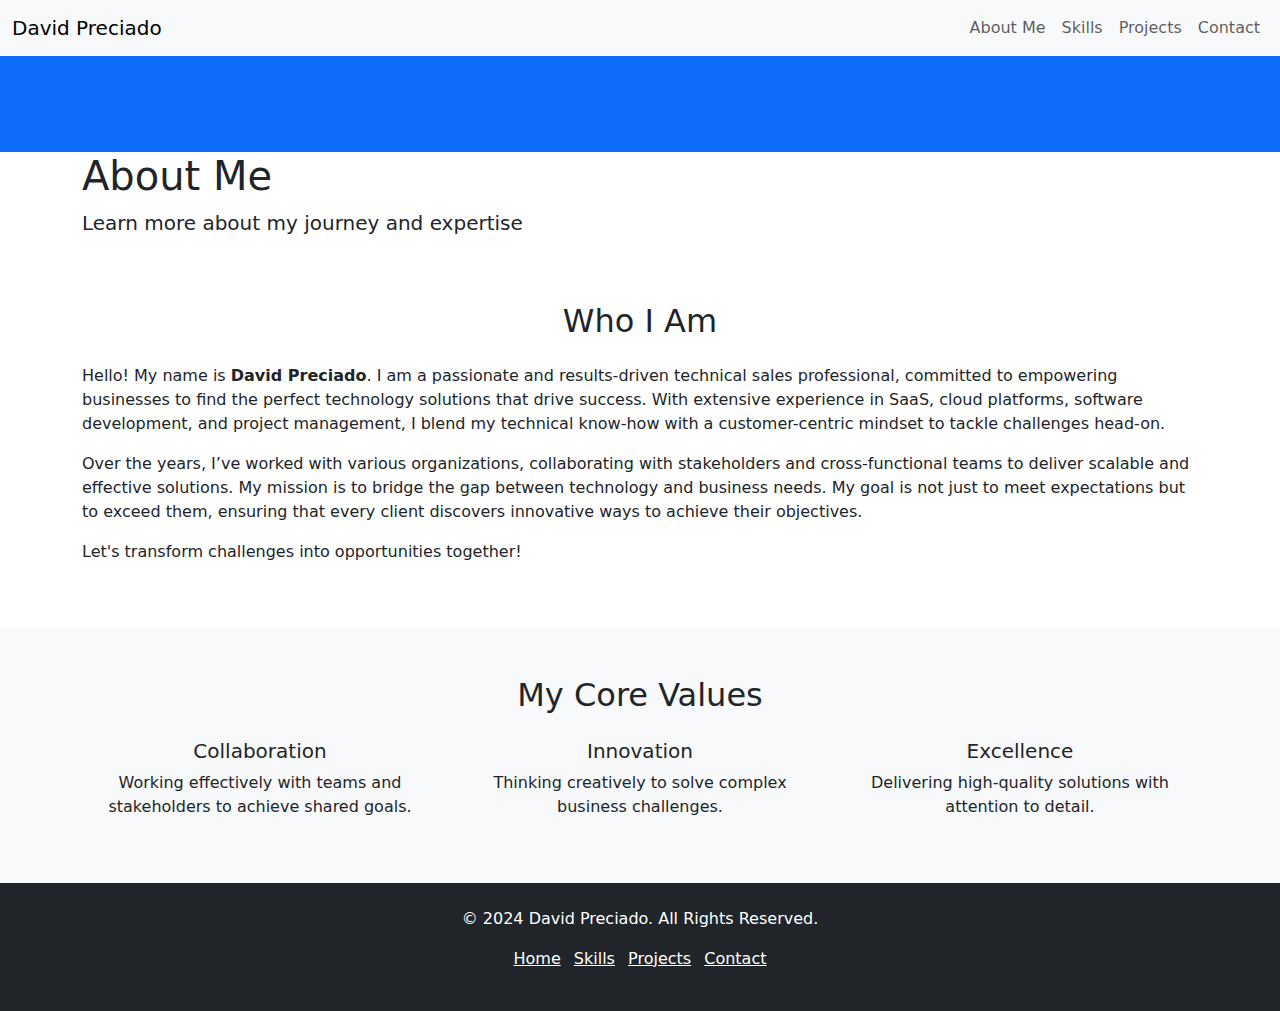
==== about.html @ 69e66b93 "Add all site pages (index, about, projects, contact)" ====
<!DOCTYPE html>
<html lang="en">
<head>
    <meta charset="UTF-8">
    <meta name="viewport" content="width=device-width, initial-scale=1.0">
    <title>About Me - David Preciado</title>
    <!-- Bootstrap CSS -->
    <link href="https://cdn.jsdelivr.net/npm/bootstrap@5.3.0/dist/css/bootstrap.min.css" rel="stylesheet">
    <!-- Custom CSS -->
    <link rel="stylesheet" href="styles/main.css">
</head>
<body>
    <!-- Navigation Bar -->
    <nav class="navbar navbar-expand-lg navbar-light bg-light">
        <div class="container-fluid">
            <a class="navbar-brand" href="index.html">David Preciado</a>
            <button class="navbar-toggler" type="button" data-bs-toggle="collapse" data-bs-target="#navbarNav" aria-controls="navbarNav" aria-expanded="false" aria-label="Toggle navigation">
                <span class="navbar-toggler-icon"></span>
            </button>
            <div class="collapse navbar-collapse" id="navbarNav">
                <ul class="navbar-nav ms-auto">
                    <li class="nav-item"><a class="nav-link" href="about.html">About Me</a></li>
                    <li class="nav-item"><a class="nav-link" href="skills.html">Skills</a></li>
                    <li class="nav-item"><a class="nav-link" href="projects.html">Projects</a></li>
                    <li class="nav-item"><a class="nav-link" href="contact.html">Contact</a></li>
                </ul>
            </div>
        </div>
    </nav>

    <!-- Header Section -->
    <header class="bg-primary text-white text-center py-5"></header>
        <div class="container">
            <h1>About Me</h1>
            <p class="lead">Learn more about my journey and expertise</p>
        </div>
    </header>

    <!-- Main Content Section -->
    <main>
        <section class="py-5">
            <div class="container">
                <h2 class="text-center mb-4">Who I Am</h2>
                <p>Hello! My name is <strong>David Preciado</strong>. I am a passionate and results-driven technical sales professional, committed to empowering businesses to find the perfect technology solutions that drive success. With extensive experience in SaaS, cloud platforms, software development, and project management, I blend my technical know-how with a customer-centric mindset to tackle challenges head-on.</p>
                <p>Over the years, I’ve worked with various organizations, collaborating with stakeholders and cross-functional teams to deliver scalable and effective solutions. My mission is to bridge the gap between technology and business needs. My goal is not just to meet expectations but to exceed them, ensuring that every client discovers innovative ways to achieve their objectives.</p>
                <p>Let's transform challenges into opportunities together!</p>
            </div>
        </section>

        <section class="bg-light py-5">
            <div class="container">
                <h2 class="text-center mb-4">My Core Values</h2>
                <div class="row text-center">
                    <div class="col-md-4">
                        <i class="bi bi-people-fill display-4 text-primary"></i>
                        <h5>Collaboration</h5>
                        <p>Working effectively with teams and stakeholders to achieve shared goals.</p>
                    </div>
                    <div class="col-md-4">
                        <i class="bi bi-lightbulb-fill display-4 text-primary"></i>
                        <h5>Innovation</h5>
                        <p>Thinking creatively to solve complex business challenges.</p>
                    </div>
                    <div class="col-md-4">
                        <i class="bi bi-trophy-fill display-4 text-primary"></i>
                        <h5>Excellence</h5>
                        <p>Delivering high-quality solutions with attention to detail.</p>
                    </div>
                </div>
            </div>
        </section>
    </main>

    <!-- Footer Section -->
    <footer class="bg-dark text-white text-center py-4">
        <div class="container">
            <p>&copy; 2024 David Preciado. All Rights Reserved.</p>
            <ul class="list-inline">
                <li class="list-inline-item"><a href="index.html" class="text-white">Home</a></li>
                <li class="list-inline-item"><a href="skills.html" class="text-white">Skills</a></li>
                <li class="list-inline-item"><a href="projects.html" class="text-white">Projects</a></li>
                <li class="list-inline-item"><a href="contact.html" class="text-white">Contact</a></li>
            </ul>
        </div>
    </footer>

    <!-- Bootstrap JS -->
    <script src="https://cdn.jsdelivr.net/npm/bootstrap@5.3.0/dist/js/bootstrap.bundle.min.js"></script>
</body>
</html>
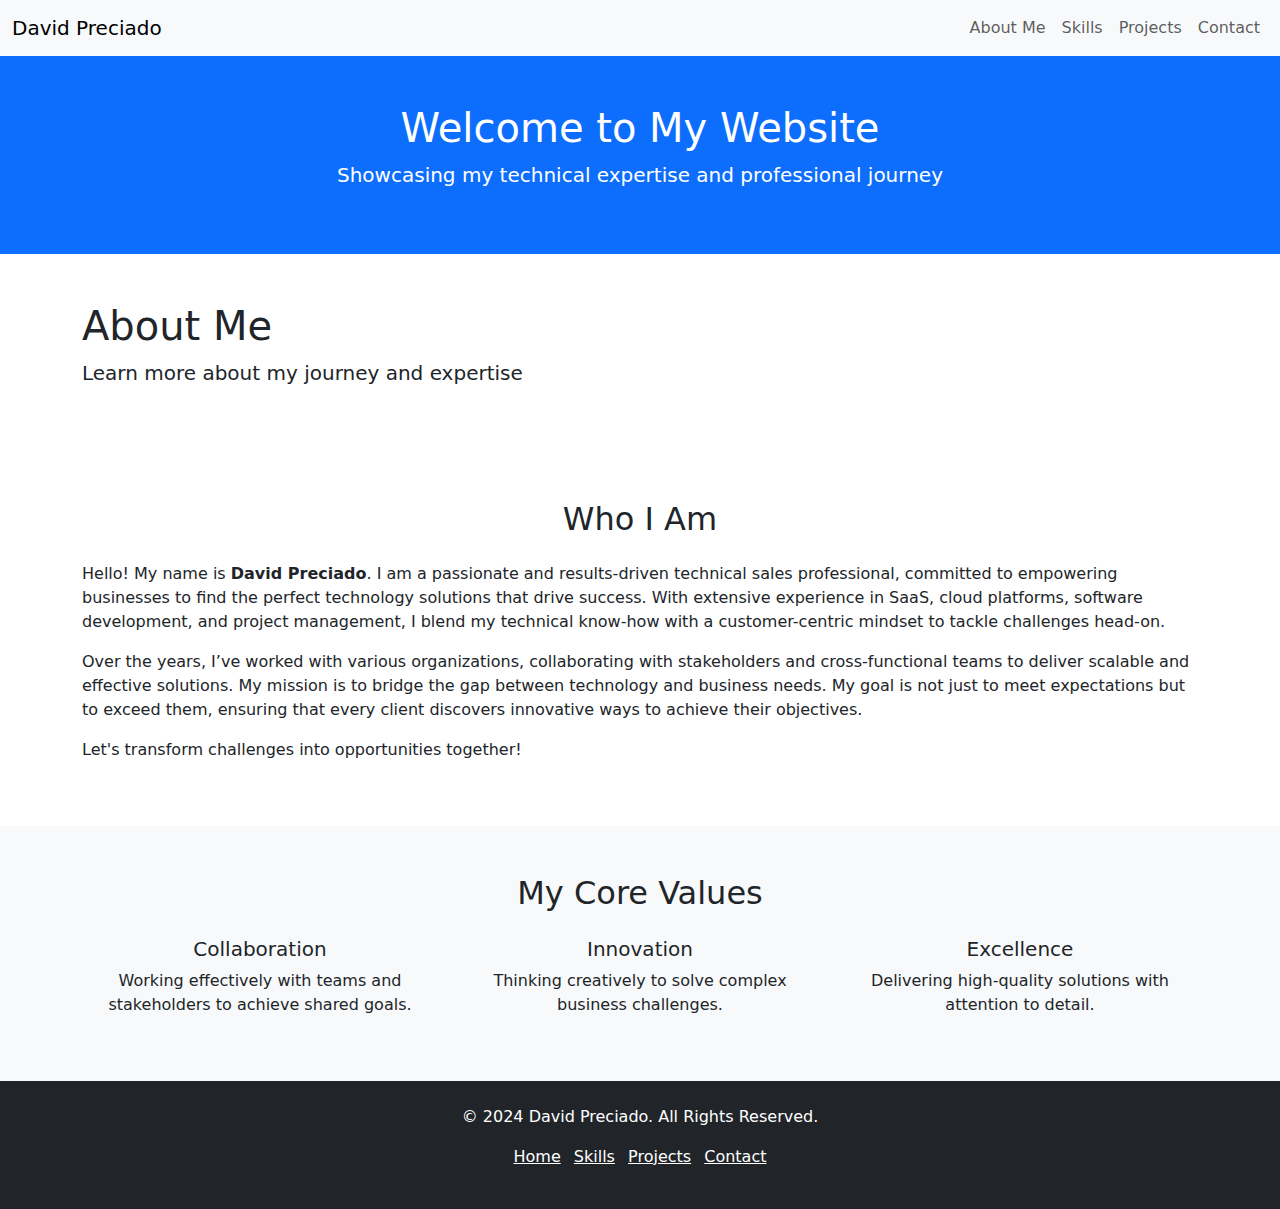
==== commit ff85e441: "Update About page content" ====
--- a/about.html
+++ b/about.html
@@ -28,13 +28,21 @@
         </div>
     </nav>
 
-    <!-- Header Section -->
-    <header class="bg-primary text-white text-center py-5"></header>
+    <!-- Hero Section -->
+    <header class="bg-primary text-white text-center py-5">
+        <div class="container">
+            <h1>Welcome to My Website</h1>
+            <p class="lead">Showcasing my technical expertise and professional journey</p>
+        </div>
+    </header>
+
+    <!-- About Section -->
+    <section class="py-5">
         <div class="container">
             <h1>About Me</h1>
             <p class="lead">Learn more about my journey and expertise</p>
         </div>
-    </header>
+    </section>
 
     <!-- Main Content Section -->
     <main>
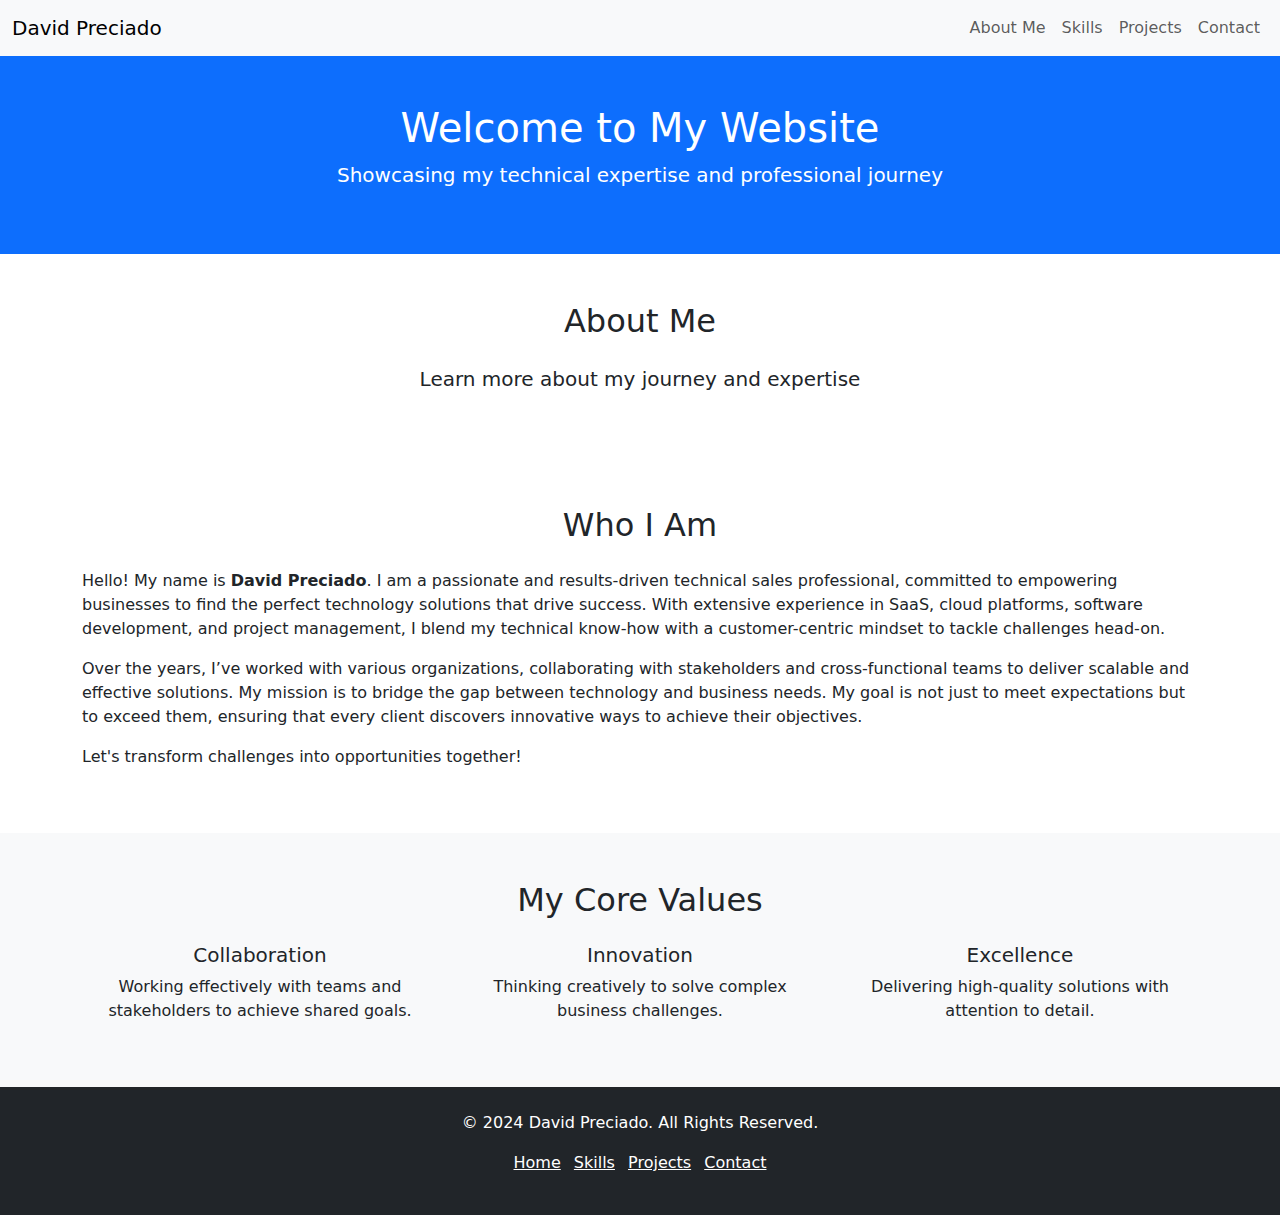
==== commit cfcaed79: "Enhance About section styling and text alignment" ====
--- a/about.html
+++ b/about.html
@@ -39,8 +39,8 @@
     <!-- About Section -->
     <section class="py-5">
         <div class="container">
-            <h1>About Me</h1>
-            <p class="lead">Learn more about my journey and expertise</p>
+            <h2 class="text-center mb-4">About Me</h2>
+            <p class="text-center" style="font-size: 1.25rem;">Learn more about my journey and expertise</p>
         </div>
     </section>
 
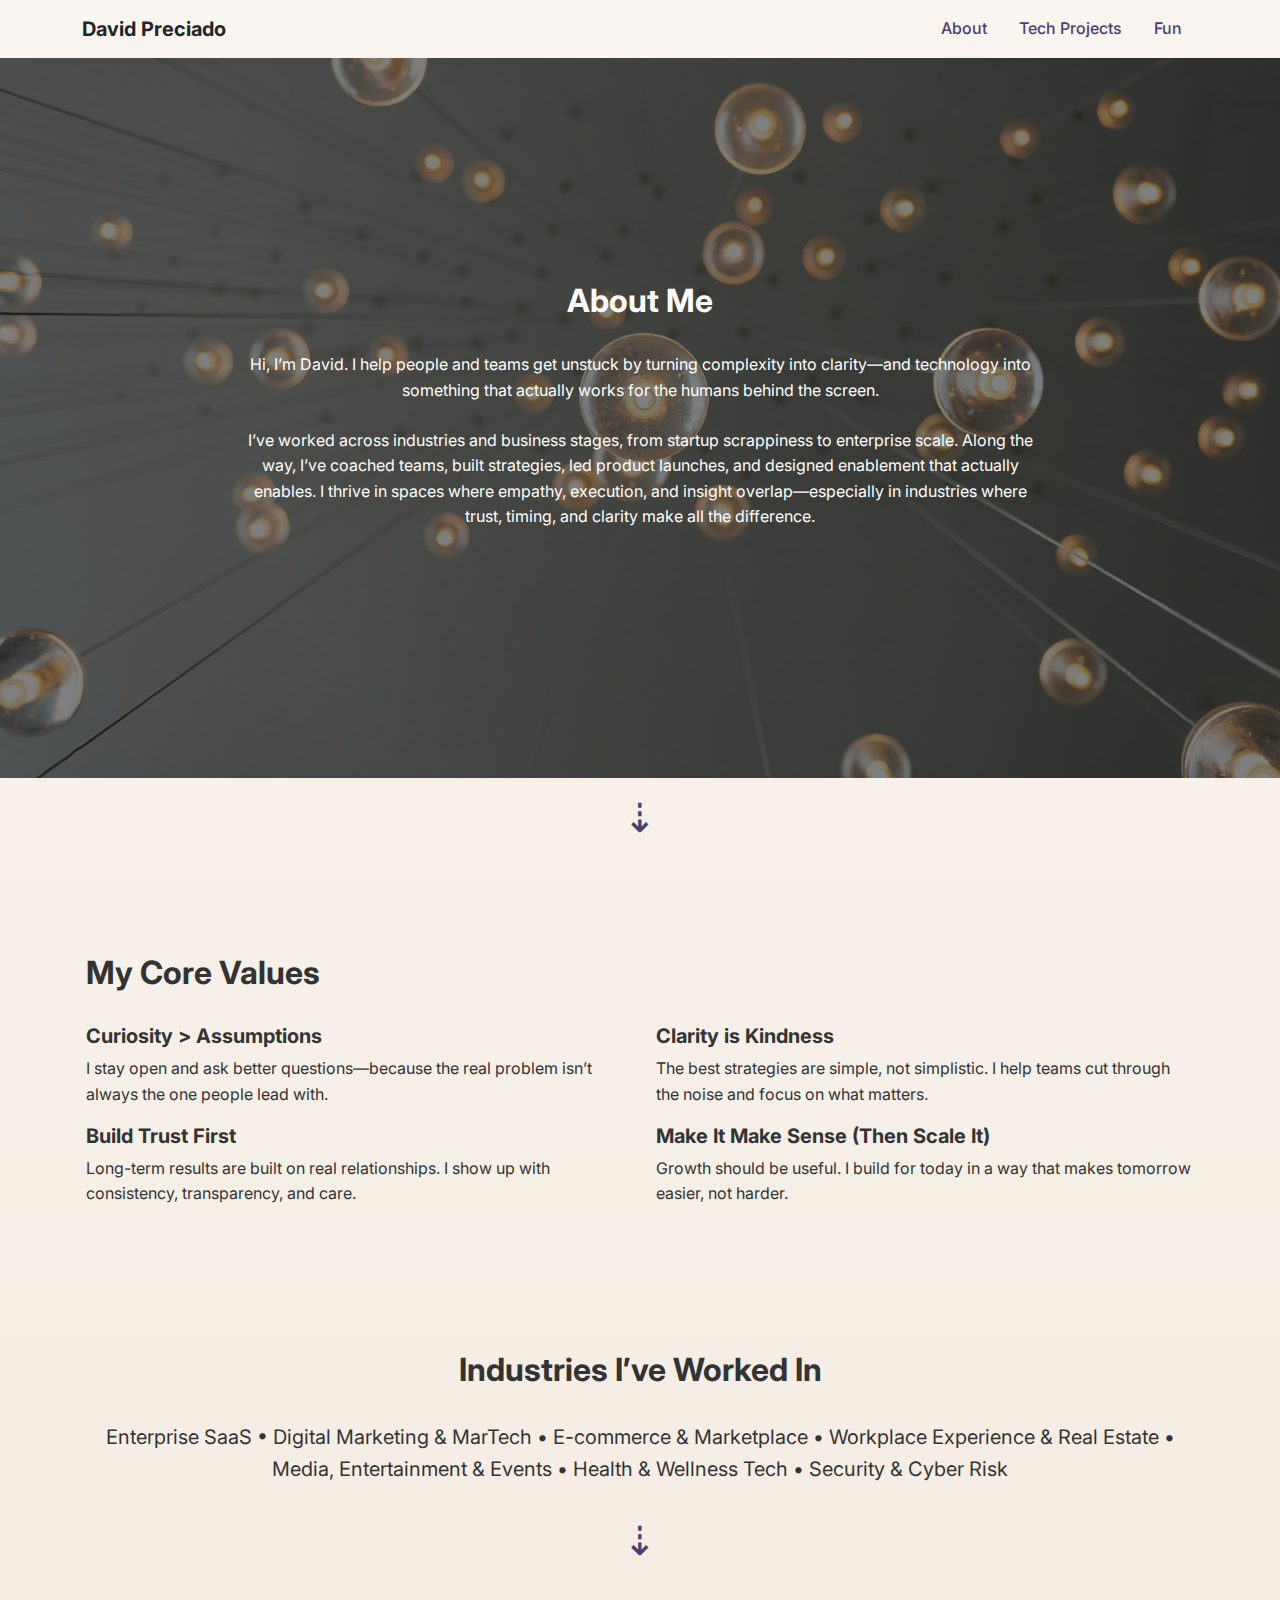
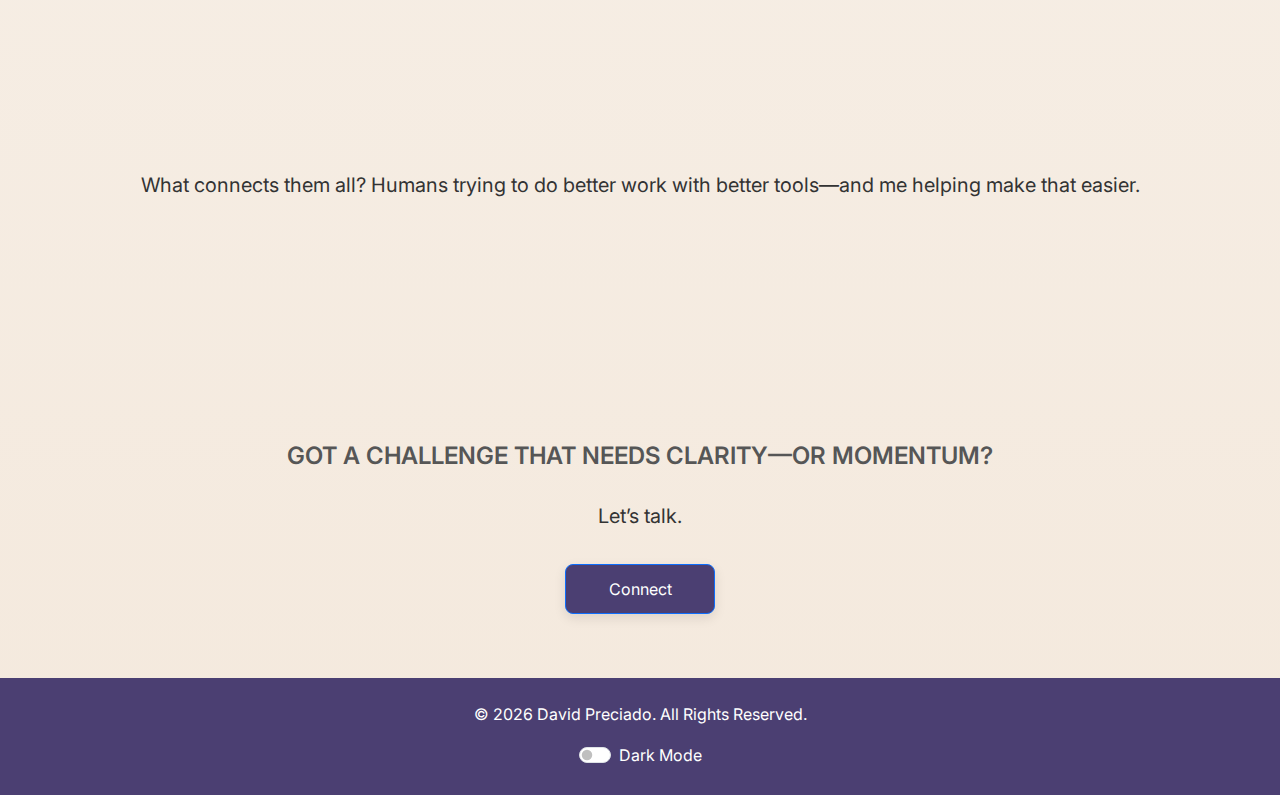
==== commit da9eb0d3: "Revamp About page layout and styles; add hero section, core values, and connecting statement" ====
--- a/about.html
+++ b/about.html
@@ -1,98 +1,187 @@
 <!DOCTYPE html>
 <html lang="en">
 <head>
-    <meta charset="UTF-8">
-    <meta name="viewport" content="width=device-width, initial-scale=1.0">
-    <title>About Me - David Preciado</title>
-    <!-- Bootstrap CSS -->
-    <link href="https://cdn.jsdelivr.net/npm/bootstrap@5.3.0/dist/css/bootstrap.min.css" rel="stylesheet">
-    <!-- Custom CSS -->
-    <link rel="stylesheet" href="styles/main.css">
+  <meta charset="UTF-8" />
+  <meta name="viewport" content="width=device-width, initial-scale=1.0"/>
+  <title>About – David Preciado</title>
+
+  <!-- Google Fonts -->
+  <link href="https://fonts.googleapis.com/css2?family=Inter:wght@400;600;700&display=swap" rel="stylesheet"/>
+
+  <!-- Bootstrap -->
+  <link href="https://cdn.jsdelivr.net/npm/bootstrap@5.3.0/dist/css/bootstrap.min.css" rel="stylesheet"/>
+
+  <!-- Custom Styles -->
+  <link href="styles/main.css" rel="stylesheet"/>
+  <style>
+    .hero-section {
+      position: relative;
+      background: url('assets/images/skye-studios-NDLLFxTELrU-unsplash.jpg') center/cover no-repeat;
+      min-height: 80vh;
+      display: flex;
+      align-items: center;
+      justify-content: center;
+      padding: 4rem 1rem;
+      color: #fff;
+      text-align: center;
+    }
+  
+    .hero-overlay {
+      position: absolute;
+      top: 0;
+      left: 0;
+      width: 100%;
+      height: 100%;
+      background-color: rgba(0, 0, 0, 0.5);
+      z-index: 1;
+    }
+  
+    .hero-content {
+      position: relative;
+      z-index: 2;
+      max-width: 800px;
+    }
+  
+    .section {
+      padding: 4rem 1rem;
+    }
+  
+    .section-title {
+      font-size: 2rem;
+      font-weight: 700;
+      margin-bottom: 2rem;
+    }
+  
+    .two-column {
+      display: flex;
+      flex-wrap: wrap;
+      gap: 2rem;
+    }
+  
+    .two-column > div {
+      flex: 1 1 45%;
+    }
+  
+    @media (max-width: 768px) {
+      .two-column {
+        flex-direction: column;
+      }
+    }
+  
+    /* Scroll spacing targets (so arrows scroll cleanly) */
+    #core-values {
+      scroll-margin-top: .5px;
+    }
+  
+    #industries {
+  padding-bottom: 0rem; /* Add more space after industries text */
+}
+
+#connecting-statement {
+  scroll-margin-top: 50px;
+  min-height: 40vh;
+  display: flex;
+  align-items: center;
+  justify-content: center;
+  text-align: center;
+  padding: 2rem 1rem;
+}
+
+
+
+.scroll-arrow.scroll-arrow--spaced {
+    margin-top: -0.5rem; /* Adjust as needed */
+  }
+  </style>
+  
 </head>
-<body>
-    <!-- Navigation Bar -->
-    <nav class="navbar navbar-expand-lg navbar-light bg-light">
-        <div class="container-fluid">
-            <a class="navbar-brand" href="index.html">David Preciado</a>
-            <button class="navbar-toggler" type="button" data-bs-toggle="collapse" data-bs-target="#navbarNav" aria-controls="navbarNav" aria-expanded="false" aria-label="Toggle navigation">
-                <span class="navbar-toggler-icon"></span>
-            </button>
-            <div class="collapse navbar-collapse" id="navbarNav">
-                <ul class="navbar-nav ms-auto">
-                    <li class="nav-item"><a class="nav-link" href="about.html">About Me</a></li>
-                    <li class="nav-item"><a class="nav-link" href="skills.html">Skills</a></li>
-                    <li class="nav-item"><a class="nav-link" href="projects.html">Projects</a></li>
-                    <li class="nav-item"><a class="nav-link" href="contact.html">Contact</a></li>
-                </ul>
-            </div>
-        </div>
-    </nav>
+<body class="custom-body">
 
-    <!-- Hero Section -->
-    <header class="bg-primary text-white text-center py-5">
-        <div class="container">
-            <h1>Welcome to My Website</h1>
-            <p class="lead">Showcasing my technical expertise and professional journey</p>
-        </div>
-    </header>
+  <!-- Navbar -->
+  <nav class="navbar navbar-expand-md">
+    <div class="container d-flex justify-content-between align-items-center">
+      <a class="navbar-brand fw-bold text-dark" href="/">David Preciado</a>
+      <ul class="nav">
+        <li class="nav-item"><a class="nav-link" href="/about.html">About</a></li>
+        <li class="nav-item"><a class="nav-link" href="/projects.html">Tech Projects</a></li>
+        <li class="nav-item"><a class="nav-link" href="/skills.html">Fun</a></li>
+      </ul>
+    </div>
+  </nav>
 
-    <!-- About Section -->
-    <section class="py-5">
-        <div class="container">
-            <h2 class="text-center mb-4">About Me</h2>
-            <p class="text-center" style="font-size: 1.25rem;">Learn more about my journey and expertise</p>
-        </div>
-    </section>
+  <!-- Hero Section -->
+  <section class="hero-section">
+    <div class="hero-overlay"></div>
+    <div class="hero-content">
+      <h1 class="section-title">About Me</h1>
+      <p class="mb-4">Hi, I’m David. I help people and teams get unstuck by turning complexity into clarity—and technology into something that actually works for the humans behind the screen.</p>
+      <p class="mb-4">I’ve worked across industries and business stages, from startup scrappiness to enterprise scale. Along the way, I’ve coached teams, built strategies, led product launches, and designed enablement that actually enables. I thrive in spaces where empathy, execution, and insight overlap—especially in industries where trust, timing, and clarity make all the difference.</p>
+    </div>
+    </div>
+  </section>
 
-    <!-- Main Content Section -->
-    <main>
-        <section class="py-5">
-            <div class="container">
-                <h2 class="text-center mb-4">Who I Am</h2>
-                <p>Hello! My name is <strong>David Preciado</strong>. I am a passionate and results-driven technical sales professional, committed to empowering businesses to find the perfect technology solutions that drive success. With extensive experience in SaaS, cloud platforms, software development, and project management, I blend my technical know-how with a customer-centric mindset to tackle challenges head-on.</p>
-                <p>Over the years, I’ve worked with various organizations, collaborating with stakeholders and cross-functional teams to deliver scalable and effective solutions. My mission is to bridge the gap between technology and business needs. My goal is not just to meet expectations but to exceed them, ensuring that every client discovers innovative ways to achieve their objectives.</p>
-                <p>Let's transform challenges into opportunities together!</p>
-            </div>
-        </section>
+  <!-- Scroll Arrow -->
+<div class="scroll-arrow">
+  <a href="#core-values" class="scroll-link" aria-label="Scroll to core values">
+    <span>&#8675;</span>
+  </a>
+</div>
 
-        <section class="bg-light py-5">
-            <div class="container">
-                <h2 class="text-center mb-4">My Core Values</h2>
-                <div class="row text-center">
-                    <div class="col-md-4">
-                        <i class="bi bi-people-fill display-4 text-primary"></i>
-                        <h5>Collaboration</h5>
-                        <p>Working effectively with teams and stakeholders to achieve shared goals.</p>
-                    </div>
-                    <div class="col-md-4">
-                        <i class="bi bi-lightbulb-fill display-4 text-primary"></i>
-                        <h5>Innovation</h5>
-                        <p>Thinking creatively to solve complex business challenges.</p>
-                    </div>
-                    <div class="col-md-4">
-                        <i class="bi bi-trophy-fill display-4 text-primary"></i>
-                        <h5>Excellence</h5>
-                        <p>Delivering high-quality solutions with attention to detail.</p>
-                    </div>
-                </div>
-            </div>
-        </section>
-    </main>
 
-    <!-- Footer Section -->
-    <footer class="bg-dark text-white text-center py-4">
-        <div class="container">
-            <p>&copy; 2024 David Preciado. All Rights Reserved.</p>
-            <ul class="list-inline">
-                <li class="list-inline-item"><a href="index.html" class="text-white">Home</a></li>
-                <li class="list-inline-item"><a href="skills.html" class="text-white">Skills</a></li>
-                <li class="list-inline-item"><a href="projects.html" class="text-white">Projects</a></li>
-                <li class="list-inline-item"><a href="contact.html" class="text-white">Contact</a></li>
-            </ul>
-        </div>
-    </footer>
+  <!-- Core Values -->
+  <section id="core-values" class="section container">
+    <h2 class="section-title">My Core Values</h2>
+    <div class="two-column">
+      <div>
+        <h5 class="fw-bold">Curiosity &gt; Assumptions</h5>
+        <p>I stay open and ask better questions—because the real problem isn’t always the one people lead with.</p>
 
-    <!-- Bootstrap JS -->
-    <script src="https://cdn.jsdelivr.net/npm/bootstrap@5.3.0/dist/js/bootstrap.bundle.min.js"></script>
+        <h5 class="fw-bold">Build Trust First</h5>
+        <p>Long-term results are built on real relationships. I show up with consistency, transparency, and care.</p>
+      </div>
+      <div>
+        <h5 class="fw-bold">Clarity is Kindness</h5>
+        <p>The best strategies are simple, not simplistic. I help teams cut through the noise and focus on what matters.</p>
+        <h5 class="fw-bold">Make It Make Sense (Then Scale It)</h5>
+        <p>Growth should be useful. I build for today in a way that makes tomorrow easier, not harder.</p>
+      </div>
+    </div>
+  </section>
+
+<!-- Industries -->
+<section id="industries" class="section container text-center industries-section">
+  <h2 class="section-title">Industries I’ve Worked In</h2>
+  <p class="fs-5 mb-4">Enterprise SaaS &bull; Digital Marketing & MarTech &bull; E-commerce & Marketplace &bull; Workplace Experience & Real Estate &bull; Media, Entertainment & Events &bull; Health & Wellness Tech &bull; Security & Cyber Risk</p>
+</section>
+
+  <!-- Scroll Arrow -->
+  <div class="scroll-arrow scroll-arrow--spaced">
+    <a href="#connecting-statement" class="scroll-link" aria-label="Scroll to Connecting Statement"><span>&#8675;</span></a>
+  </div>
+
+<!-- Connecting Statement -->
+<section id="connecting-statement" class="section container text-center">
+  <p class="fs-5">What connects them all? Humans trying to do better work with better tools—and me helping make that easier.</p>
+</section>
+
+  <!-- Call to Action -->
+  <section class="section container text-center">
+    <p class="fs-4 fw-semibold text-uppercase text-muted mb-4">Got a challenge that needs clarity—or momentum?</p>
+    <p class="fs-5">Let’s talk.</p>
+    <a href="https://www.linkedin.com/in/davidpreciado/" class="btn btn-primary mt-3" target="_blank" rel="noopener">Connect</a>
+  </section>
+
+  <!-- Footer -->
+  <footer class="main-footer text-center py-4">
+    <p>&copy; <span id="copyright-year"></span> David Preciado. All Rights Reserved.</p>
+    <div class="form-check form-switch d-flex justify-content-center mt-3">
+      <input class="form-check-input" type="checkbox" id="dark-mode-toggle" role="switch" aria-label="Toggle dark mode">
+      <label class="form-check-label ms-2" for="dark-mode-toggle">Dark Mode</label>
+    </div>
+  </footer>
+
+  <!-- Scripts -->
+  <script src="https://cdn.jsdelivr.net/npm/bootstrap@5.3.0/dist/js/bootstrap.bundle.min.js"></script>
+  <script src="scripts/app.js"></script>
 </body>
 </html>
--- a/styles/main.css
+++ b/styles/main.css
@@ -0,0 +1,225 @@
+:root {
+  --border-radius: 0.5rem;
+}
+
+/* Global Styles */
+.custom-body {
+  background: linear-gradient(to bottom, #f9f5f0 0%, #f4e9dd 100%);
+  color: #333;
+  font-family: 'Inter', sans-serif;
+  line-height: 1.6;
+}
+
+/* Typography */
+h1, h2, h3 {
+  font-weight: 700;
+}
+h1 {
+  font-size: 2.75rem;
+}
+h2 {
+  font-size: 2rem;
+}
+@media (max-width: 768px) {
+  h1 { font-size: 2rem; }
+  h2 { font-size: 1.75rem; }
+}
+
+/* Hero Section */
+.hero-section {
+  min-height: 80vh;
+  display: flex;
+  align-items: center;
+  justify-content: center;
+  position: relative;
+  padding: 4rem 1rem;
+  text-align: center;
+}
+
+/* About Section */
+#about-section {
+  padding-top: 2rem !important;
+  padding-bottom: 1rem !important;
+}
+
+.about-image {
+  border-radius: 1rem;
+  box-shadow: 0 8px 24px rgba(0, 0, 0, 0.15);
+}
+
+#core-values,
+#connecting-statement {
+  scroll-margin-top: 140px;
+}
+
+/* Optional: adjust spacing on the second arrow */
+.scroll-arrow--spaced {
+  margin-top: 3rem; /* Adjust as needed */
+  margin-bottom: 2rem;
+}
+
+
+/* Navigation */
+.navbar .nav-link {
+  color: #4B3F72;
+  font-weight: 500;
+}
+.navbar .nav-link:hover {
+  color: #F4A259;
+  text-decoration: underline;
+}
+
+/* Buttons */
+.btn {
+  border-radius: var(--border-radius);
+  font-size: 1rem;
+  min-width: 150px;
+  padding: 0.75rem 1.25rem;
+  box-shadow: 0 4px 12px rgba(0, 0, 0, 0.1);
+  transition: all 0.3s ease;
+}
+.btn:hover {
+  transform: translateY(-2px);
+  box-shadow: 0 6px 16px rgba(0, 0, 0, 0.15);
+}
+.btn-highlight {
+  background-color: #F4A259;
+  color: white;
+}
+.btn-highlight:hover {
+  background-color: #f6b469;
+}
+.btn-primary {
+  background-color: #4B3F72;
+  color: white;
+}
+.btn-primary:hover {
+  background-color: #6a5897;
+}
+
+/* Footer */
+.main-footer {
+  background-color: #4B3F72;
+  color: white;
+}
+
+/* List Styling */
+.styled-list {
+  list-style-type: disc;
+  padding-left: 1.5rem;
+}
+.styled-list li::marker {
+  color: #F4A259;
+}
+
+/* Image Styling */
+img {
+  display: block;
+  height: auto;
+  max-width: 100%;
+  border-radius: 50%;
+  box-shadow:
+    0 4px 12px rgba(0, 0, 0, 0.1),
+    0 0 0 4px #f9f5f0;
+  border: none;
+}
+
+/* Dark Mode */
+body.dark-mode {
+  background-color: #1f1f1f;
+  color: #f0f0f0;
+}
+body.dark-mode .main-footer {
+  background-color: #2e2e2e;
+  color: #f0f0f0;
+}
+body.dark-mode .btn-highlight,
+body.dark-mode .btn-primary {
+  background-color: #6a5897;
+}
+body.dark-mode .styled-list li::marker {
+  color: #F6A873;
+}
+
+/* Scroll Arrow */
+.scroll-arrow {
+  display: flex;
+  justify-content: center;
+  align-items: center;
+  height: 80px; /* Ensures space is reserved for visibility */
+  font-size: 2.5rem;
+  color: #4B3F72;
+  animation: bounce 2s infinite;
+  position: relative;
+  z-index: 10;
+  margin-bottom: 2rem;
+  scroll-margin-top: 100px; /* Prevents next section from hiding under nav */
+}
+
+.scroll-arrow--cta {
+  margin-top: 2rem;
+  margin-bottom: 4rem;
+}
+
+.scroll-link {
+  text-decoration: none;
+  color: inherit;
+  transition: transform 0.3s ease, opacity 0.3s ease;
+}
+.scroll-link:hover {
+  transform: scale(1.05);
+  opacity: 0.8;
+}
+
+@media (max-width: 576px) {
+  .scroll-arrow {
+    display: none;
+  }
+}
+
+/* Testimonial (Pull Quote) */
+.pull-quote-divider {
+  display: flex;
+  justify-content: center;
+  align-items: flex-start;
+  margin: 3rem auto 2rem;
+  position: relative;
+  max-width: 700px;
+  gap: 1rem;
+}
+.pull-quote-icon {
+  font-size: 3rem;
+  line-height: 1;
+  color: #F4A259;
+  position: relative;
+  top: 0.2rem;
+  flex-shrink: 0;
+}
+.pull-quote-text {
+  background-color: white;
+  padding: 1rem 1.5rem;
+  border-radius: 0.75rem;
+  box-shadow: 0 2px 10px rgba(0, 0, 0, 0.04);
+  font-style: italic;
+  font-size: 1rem;
+  line-height: 1.5;
+  color: #4B3F72;
+  margin: 0;
+  text-align: left;
+}
+
+/* Ordered List Styling */
+ol {
+  padding-left: 1.25rem;
+}
+ol li::marker {
+  color: #F4A259;
+  font-weight: bold;
+}
+
+/* Industries Section */
+.industries-section p {
+  text-align: center;
+  font-size: 1.25rem;
+  margin-bottom: 2rem;
+}
